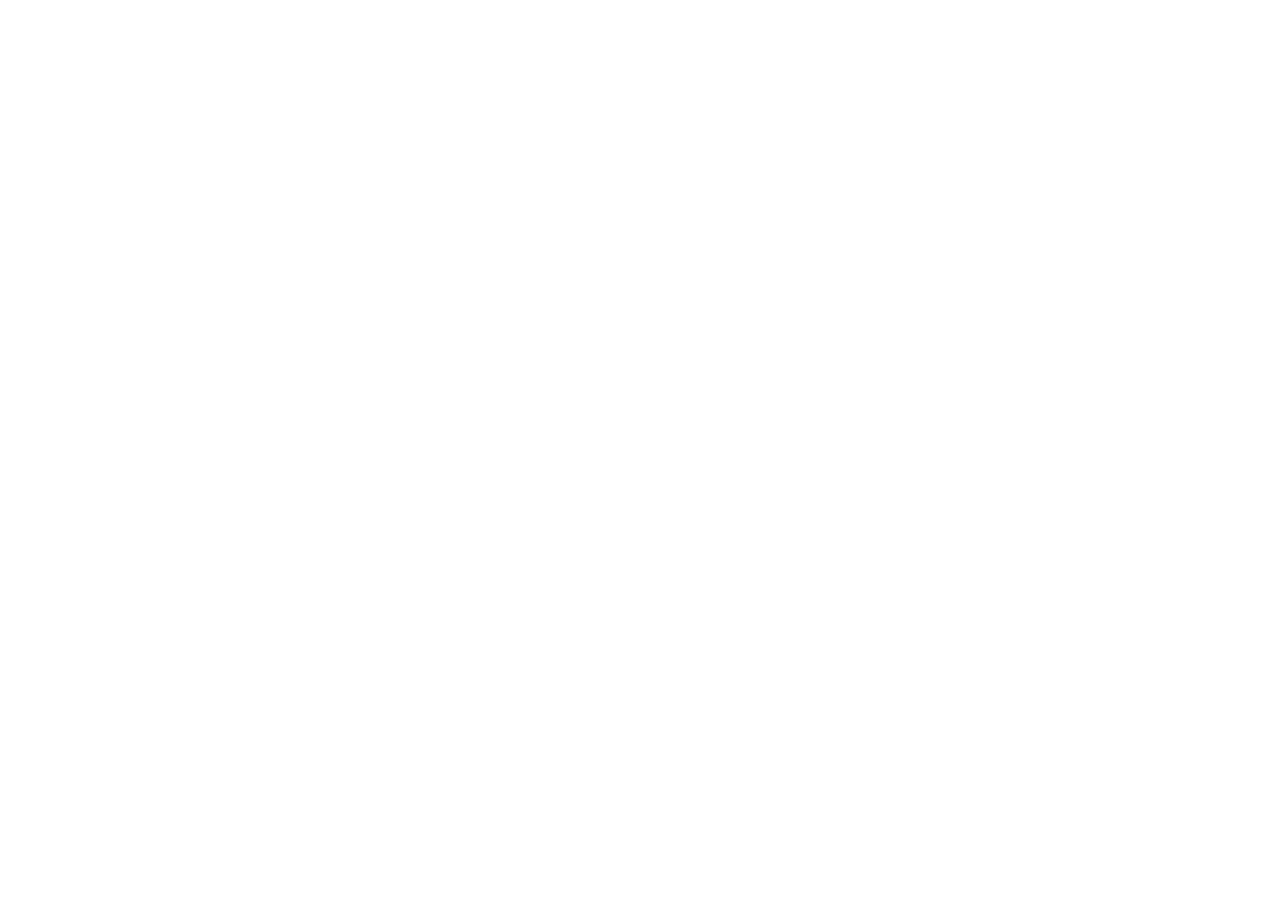
==== index.html @ 3eba4384 "first commit" ====
<!DOCTYPE html>
<html lang="en">
<head>
    <meta charset="UTF-8">
    <meta http-equiv="X-UA-Compatible" content="IE=edge">
    <meta name="viewport" content="width=device-width, initial-scale=1.0">
    <title>Landing page</title>
</head>
<body>
    
</body>
</html>
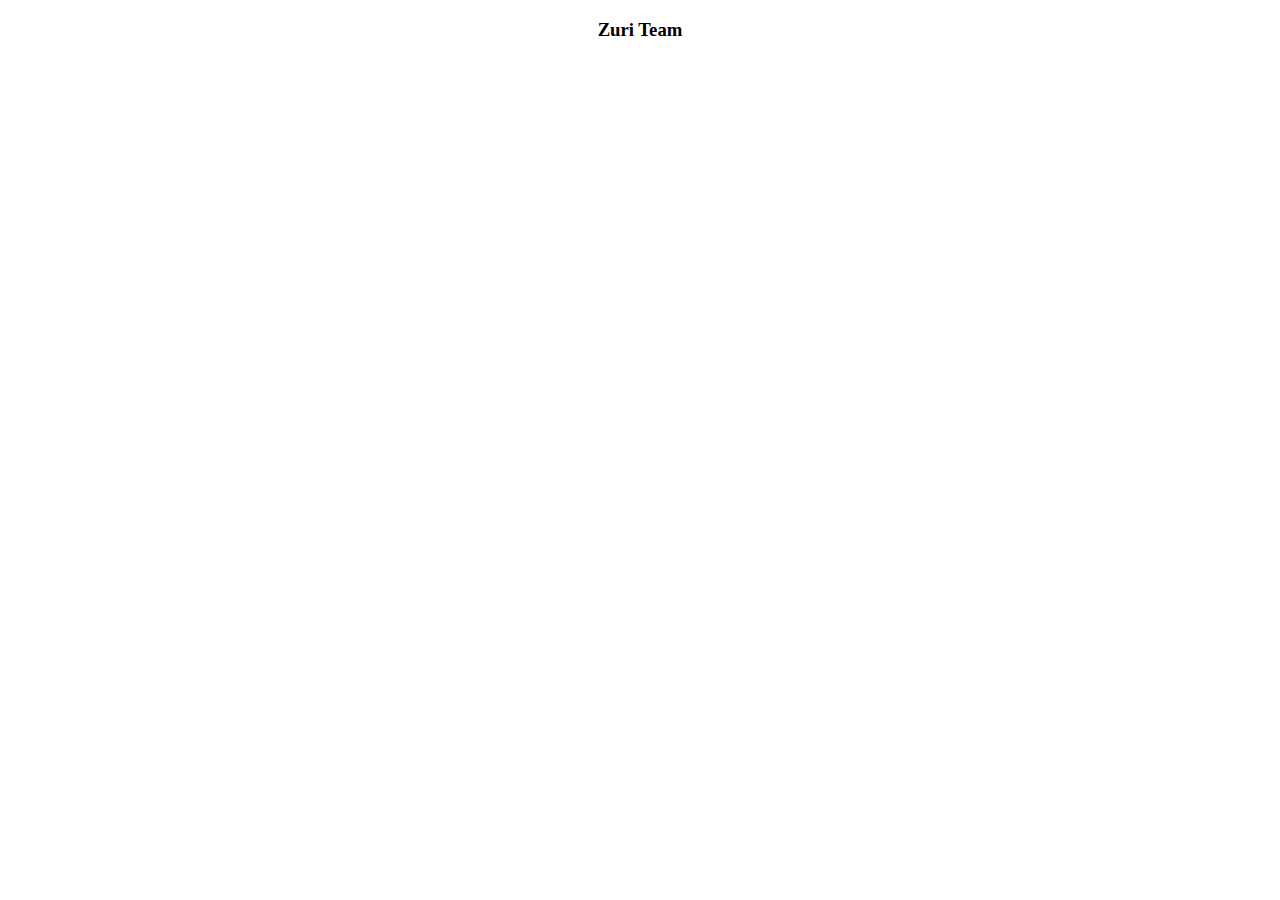
==== commit 834d0388: "changes" ====
--- a/index.html
+++ b/index.html
@@ -5,8 +5,11 @@
     <meta http-equiv="X-UA-Compatible" content="IE=edge">
     <meta name="viewport" content="width=device-width, initial-scale=1.0">
     <title>Landing page</title>
+    <link rel="stylesheet" href="style.css">
 </head>
 <body>
-    
+    <header>
+        <h3>Zuri Team</h3>
+    </header>
 </body>
 </html>--- a/style.css
+++ b/style.css
@@ -0,0 +1,3 @@
+header{
+    text-align: center;
+}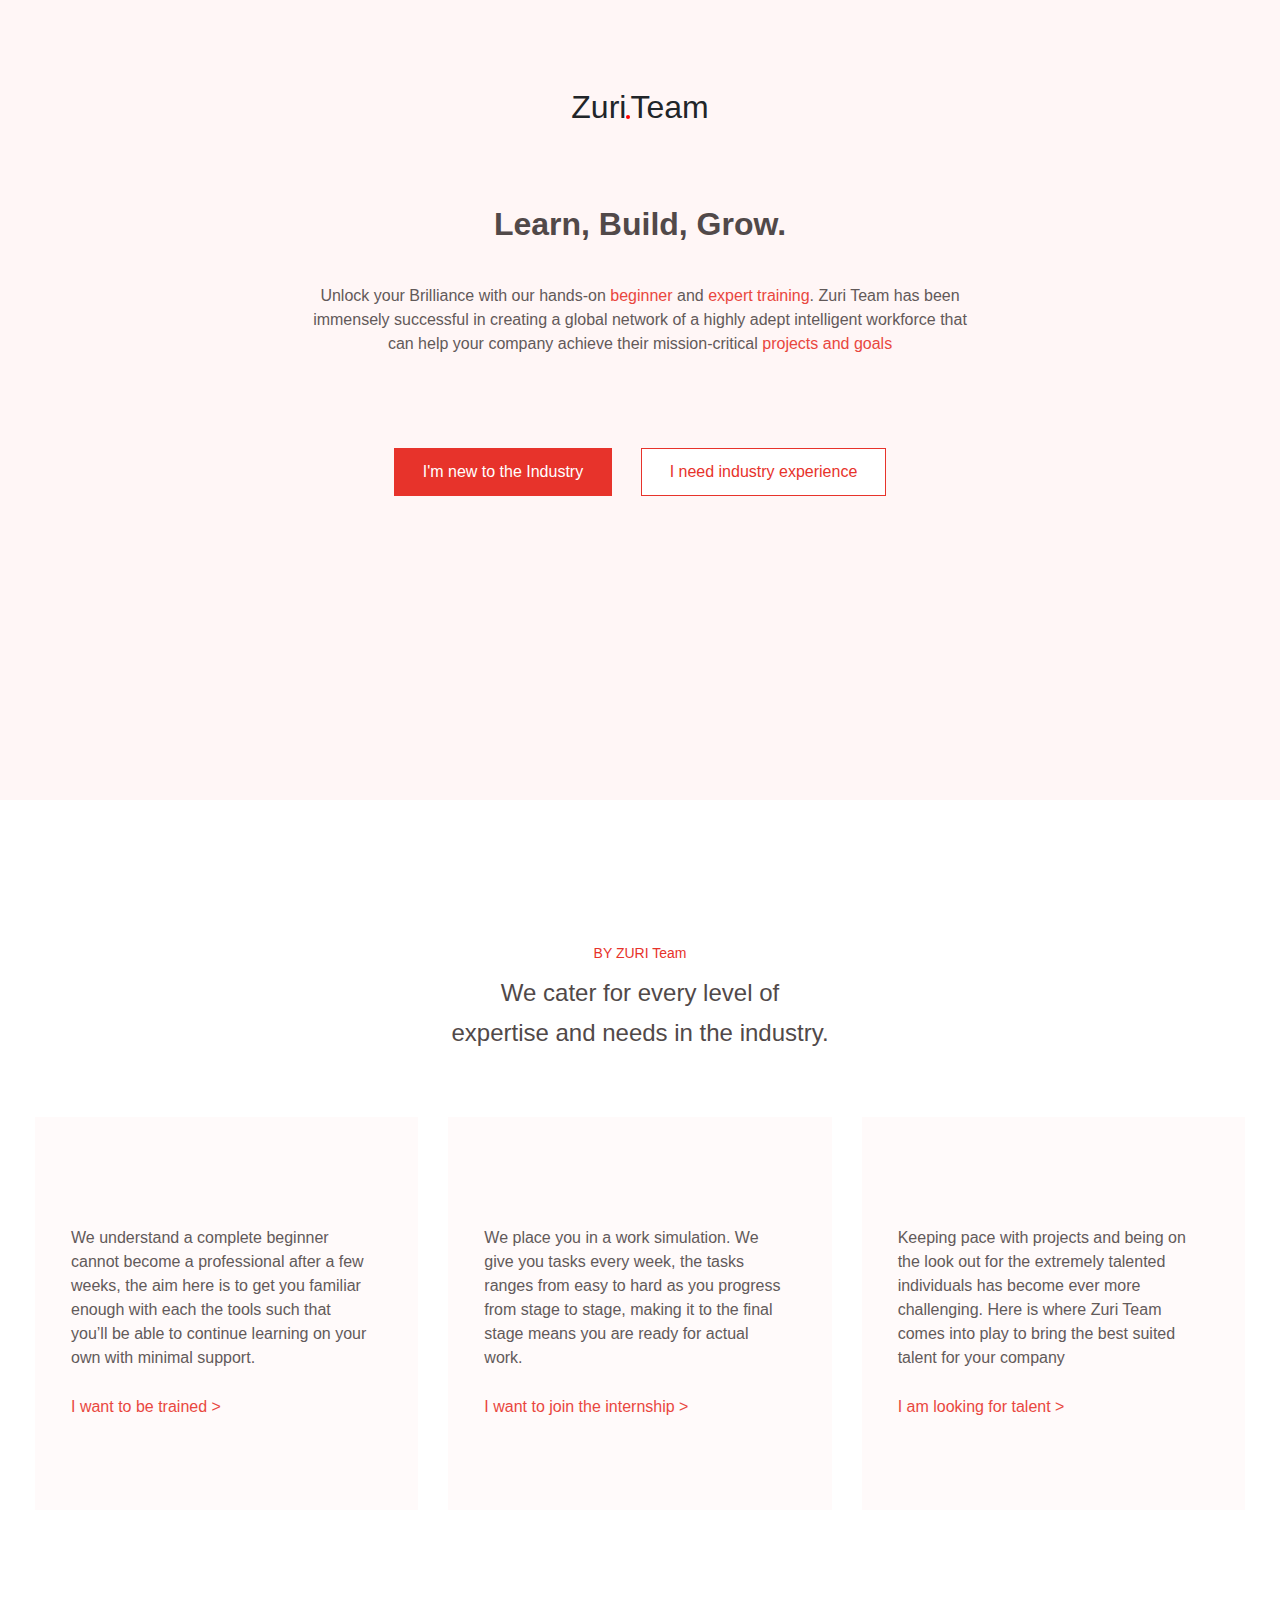
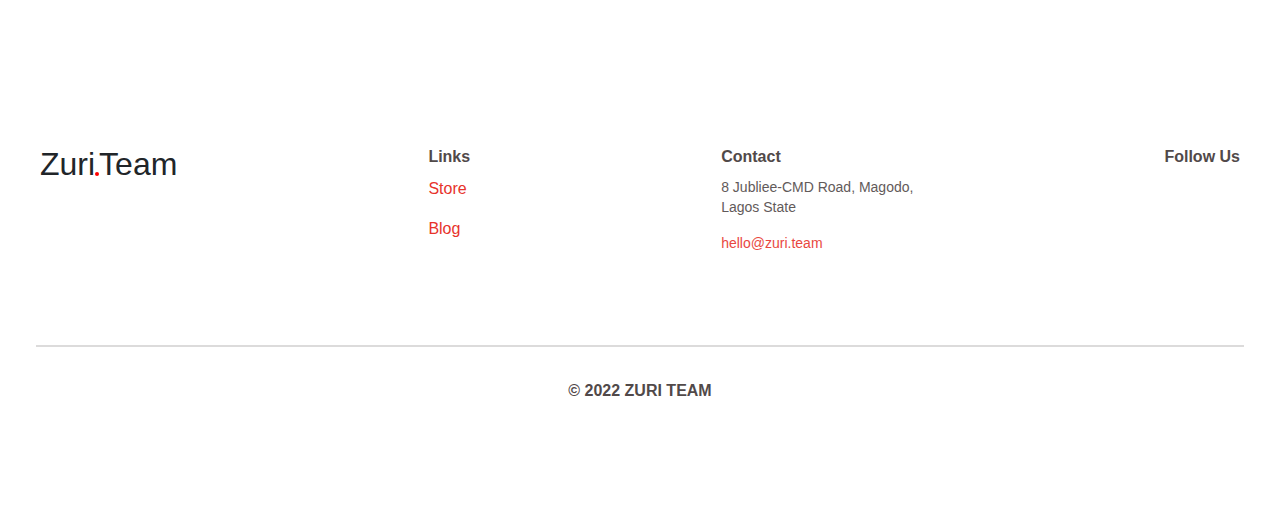
==== commit c0606ca8: "work" ====
--- a/index.html
+++ b/index.html
@@ -6,10 +6,135 @@
     <meta name="viewport" content="width=device-width, initial-scale=1.0">
     <title>Landing page</title>
     <link rel="stylesheet" href="style.css">
+    <link href="https://stackpath.bootstrapcdn.com/bootstrap/4.5.0/css/bootstrap.min.css" rel="stylesheet">
+    <link href="img/1614476081317.jpeg" rel="icon" sizes="16x16 32x32" type="image/png">
 </head>
+
 <body>
-    <header>
-        <h3>Zuri Team</h3>
-    </header>
+    <section class="hero-container">
+        <img src="djjdj" alt="">
+        <h2 style="text-align:center;margin-bottom: 2em;margin-top: 2em;">Zuri<span id="sp1"></span>Team</h2>
+        <div class="hero">
+            <h2>Learn, Build, Grow.</h2>
+            <p>Unlock your Brilliance with our hands-on <a href="#">beginner</a> and <a href="#">expert training</a>. Zuri Team has been immensely successful in creating a global network of a highly adept intelligent workforce that can help your company
+                achieve their mission-critical <a href="#">projects and goals</a></p>
+            <div class="btn-div">
+                <a href="#">
+                    <button class=" my-btn btn-red">I'm new to the Industry</button>
+                </a>
+                <br class="d-block d-md-none">
+                <a href="#">
+                    <button class=" my-btn btn-red-outline">I need industry experience</button>
+                </a>
+            </div>
+        </div>
+
+    </section>
+
+    <section class="programs">
+
+        <div class="container-fluid program-content text-center">
+            <h3 class="heading">BY ZURI Team</h3>
+            <p class="slogan">We cater for every level of <br> expertise and needs in the industry.</p>
+
+            <div class="container-fluid my-container">
+                <div class="row">
+                    <div class="col-lg-4 program-card-zed text-center">
+                        <div class="program-card text-left mx-auto m-4 m-lg-0">
+                            <img alt="" class="card-bg-svg-1 d-none d-xl-block"
+                                src="">
+                            <div class="zed-content">
+                                <img alt="" src="img/zur.svg">
+                                <p>We understand a complete beginner cannot become a professional after a few weeks, the aim here is to get you familiar enough with each the tools such that you’ll be able to continue learning on your own with minimal support.</p>
+                                <h3><a href="#">I want to be trained ></a></h3>
+                            </div>
+
+                        </div>
+                    </div>
+
+                    <div class="col-lg-4 text-center">
+                        <div class="program-card text-left mx-auto m-4 m-lg-0">
+                            <img alt="" src="img/zur.svg">
+                            <p>We place you in a work simulation. We give you tasks every week, the tasks ranges from easy to hard as you progress from stage to stage, making it to the final stage means you are ready for actual work.  </p>
+                            <h3><a href="#">I want to join the internship ></a></h3>
+                        </div>
+                    </div>
+
+                    <div class="col-lg-4 program-card-zed">
+                        <div class="program-card text-left mx-auto m-4 m-lg-0">
+                            <img alt="" class="card-bg-svg-2 d-none d-xl-block"
+                                src="">
+                            <div class="zed">
+                                <img alt="" src="img/zur.svg">
+                                <p>Keeping pace
+                                    with projects and being on the look out for the extremely talented
+                                    individuals has become ever more challenging. Here is where Zuri
+                                    Team comes into play to bring the best suited talent for your
+                                    company</p>
+                                <h3><a href="#">I am looking for talent ></a></h3>
+                            </div>
+                        </div>
+                    </div>
+                </div>
+            </div>
+
+        </div>
+
+    </section>
+
+
+    <footer class="footer my-container mx-auto">
+
+        <div class="footer-flex-container text-center text-md-left">
+            <div class="flex-1">
+                <h2>Zuri<span id="sp1"></span>Team</h2>
+            </div>
+
+      
+            <div class="flex-3">
+                <h3>Links</h3>              
+                <a href="#">
+                    <p>Store</p>
+                </a>
+                <a href="#">
+                    <p>Blog</p>
+                </a>
+            </div>
+
+            <div class="flex-4 address">
+                <h3>Contact</h3>
+                <p>8 Jubliee-CMD Road, Magodo, <br />Lagos State</p>
+                <p>
+                    <a href="">
+                        hello@zuri.team
+                    </a>
+                </p>
+            </div>
+
+            <div class="flex-5">
+                <h3>Follow Us</h3>
+                <div class="contact-icons">
+                    <a  href="#"> <img alt="" src="img/facebook-social-media-icon-design-template-vector-png_126986.jpg"> </a>
+                    <a  href="#"> <img alt="" src="img/social-media-twitter-logo-blue-isolated-free-vector.jpg"> </a>
+                    <a  href="#"> <img alt="" src="img/Instagram-Logo.wine.png"> </a>
+                    <a href="#"> <img alt="" src="img/linkdin.png"> </a>
+                </div>
+            </div>
+        </div>
+
+        <div>
+            <hr class="m-3 md-0">
+        </div>
+
+        <div class="mx-auto text-center copyright">
+            <p> &#169 2022 ZURI TEAM </p>
+        </div>
+
+    </footer>
+
+</body>
+
+</html>
+
 </body>
 </html>--- a/style.css
+++ b/style.css
@@ -1,3 +1,309 @@
-header{
+
+
+
+@font-face {
+    font-family: Averta;
+    src: url(https://res.cloudinary.com/dafsch2zs/raw/upload/v1596618987/Zuri%20Landing/AvertaDemoPECuttedDemo-Regular_dghpn7.otf);
+}
+
+* {
+    box-sizing: border-box;
+    font-family: Averta, sans-serif;
+    /*overflow: hidden;*/
+}
+
+#sp1{
+    color: #eb5850;
+    border-left: 4px solid red;
+    font-size: 3px;
+    border-radius: 1em;
+}
+
+.hero p a,.flex-3 a,.flex-4 a{
+    color: #E7332B;
+    text-decoration: none;
+}
+
+a:hover,.flex-3 a:hover,.flex-4 a:hover{
+    text-decoration: none;
+    color: #eb5850;
+}
+
+.container-fluid {
+    max-width: 1440px !important;
+}
+
+.my-container {
+    max-width: 1240px !important;
+}
+
+.center-image {
+    margin: auto;
+    display: flex;
+    padding-top: 69px;
+    margin-bottom: 69px;
+}
+
+.center-image img {
+    margin: auto;
+}
+
+/* .logo-img {
+    margin-top: 69px;
+    margin-left: 100px;
+    margin-bottom: 143px;
+} */
+
+.hero-container {
+    height: 800px;
+    background-color: rgb(254, 212, 212,0.2);
+}
+
+.hero {
+    padding: 10px;
+    max-width: 700px;
+    margin: 0 auto;
     text-align: center;
-}+}
+
+.hero h2 {
+    font-size: 32px;
+    line-height: 48px;
+    text-align: center;
+    font-weight: 800;
+    color: #514949;
+    margin-bottom: 36px;
+}
+
+.hero p {
+    font-size: 16px;
+    line-height: 24px;
+    color: #514949;
+    opacity: 0.9;
+}
+
+.btn-div {
+    margin-top: 92px;
+}
+
+.my-btn {
+    padding: 11px 28px;
+    border: 1px solid #E7332B;
+}
+
+.btn-red {
+    background-color: #E7332B;
+    color: #fff;
+    margin-right: 24px;
+}
+
+.btn-red:hover {
+    background-color: #fff;
+    color: #E7332B;
+}
+
+.btn-red-outline {
+    background-color: #fff;
+    color: #E7332B;
+}
+
+.btn-red-outline:hover {
+    background-color: #E7332B;
+    color: #fff;
+}
+
+section.programs {
+    background-color: #fff;
+    overflow: hidden;
+}
+
+.program-content {
+    padding-top: 0 !important;
+}
+
+.program-content .heading {
+    font-size: 14px;
+    line-height: 24px;
+    color: #E7332B;
+    margin-top: 141px;
+}
+
+.program-content p.slogan {
+    font-size: 24px;
+    line-height: 40px;
+    text-align: center;
+    color: #514949;
+    margin-top: 8px;
+    margin-bottom: 64px;
+
+}
+
+.container-fluid {
+    margin: 0 auto;
+    /*max-width: 1240px;*/
+    text-align: center;
+    /*border: 1px solid red;*/
+}
+
+.program-card {
+    /*height: 511px;*/
+    width: 100%;
+    /*border: 1px solid red;*/
+    background-color: #FFFAFA;
+    padding: 61px 47px 82px 36px;
+    text-align: justify-all;
+}
+
+.program-card-zed {
+    position: relative;
+    z-index: 1;
+}
+
+img.card-bg-svg-1 {
+    width: 100%;
+    position: absolute;
+    left: -120px;
+    top: -75px;
+    z-index: -1;
+}
+
+img.card-bg-svg-2 {
+    width: 90%;
+    position: absolute;
+    right: -120px;
+    top: -75px;
+    z-index: -1;
+}
+
+.program-card img {
+    margin-bottom: 48px;
+}
+
+.program-card p {
+    font-size: 16px;
+    line-height: 24px;
+    color: #514949;
+    opacity: 0.9;
+}
+
+.program-card h3 a {
+    font-size: 16px;
+    line-height: 24px;
+    color: #E7332B;
+    opacity: 0.9;
+}
+
+.footer {
+    margin-top: 215px;
+}
+
+.footer-flex-container {
+    display: flex;
+    justify-content: space-between;
+    flex-wrap: wrap;
+    margin-bottom: 56px;
+    padding: 20px;
+}
+
+.footer h3 {
+    font-size: 16px;
+    font-weight: bold;
+    line-height: 24px;
+    color: #514949;
+}
+
+.quick-links {
+    list-style: none;
+    margin: 0;
+    padding: 0;
+}
+
+.quick-links a {
+    text-decoration: none;
+    font-size: 14px;
+    line-height: 20px;
+    color: #514949;
+    opacity: 0.9;
+}
+
+.contact p,
+.address p {
+    font-size: 14px;
+    line-height: 20px;
+    color: #514949;
+    opacity: 0.9;
+}
+
+.contact-icons img {
+    width: 32px !important;
+    margin-right: 5px;
+}
+
+
+footer hr {
+    opacity: 0.2;
+    border: 0.7px solid #514949;
+}
+
+.copyright p {
+    font-size: 16px;
+    line-height: 24px;
+    font-weight: bold;
+    margin-top: 32px;
+    color: #514949;
+    padding-bottom: 97px;
+}
+
+@media (max-width: 768px) {
+
+    .hero-container {
+        height: auto;
+    }
+
+    img.logo-img {
+        display: block;
+        padding-top: 50px;
+        margin: auto;
+        margin-bottom: 20px;
+    }
+
+    .hero h2 {
+        font-size: 28px;
+        line-height: 34px;
+        text-align: center;
+    }
+
+    .btn-div {
+        margin-bottom: 50px;
+    }
+
+
+    button.my-btn {
+        display: block;
+        margin: auto;
+        justify-content: center;
+    }
+
+    h3.heading {
+        margin-top: 60px !important;
+    }
+
+    .footer-flex-container {
+        flex-direction: column;
+        justify-content: center;
+        align-items: center;
+    }
+
+    .footer-logo {
+        width: 150px;
+        margin-bottom: 15px;
+    }
+
+    .footer-flex-container h3 {
+        font-size: 24px;
+        margin-top: 20px;
+
+    }
+
+
+}
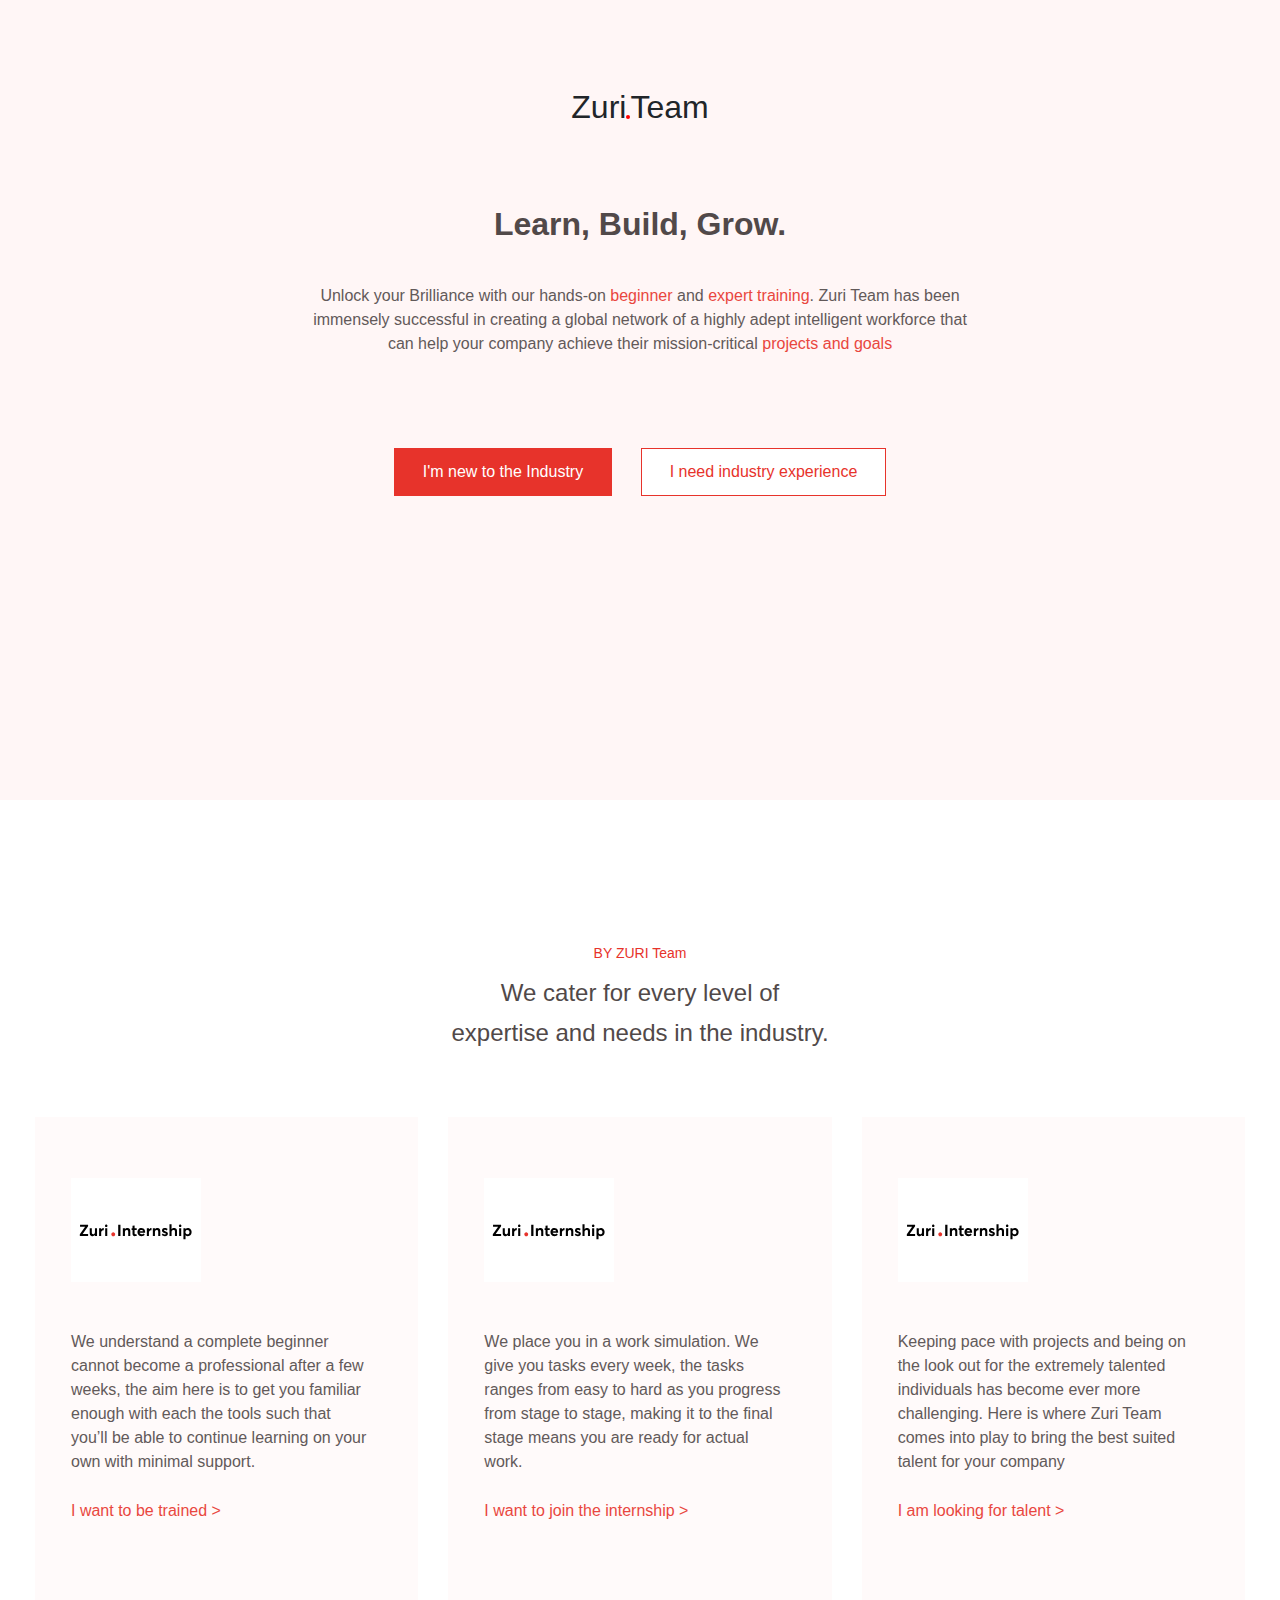
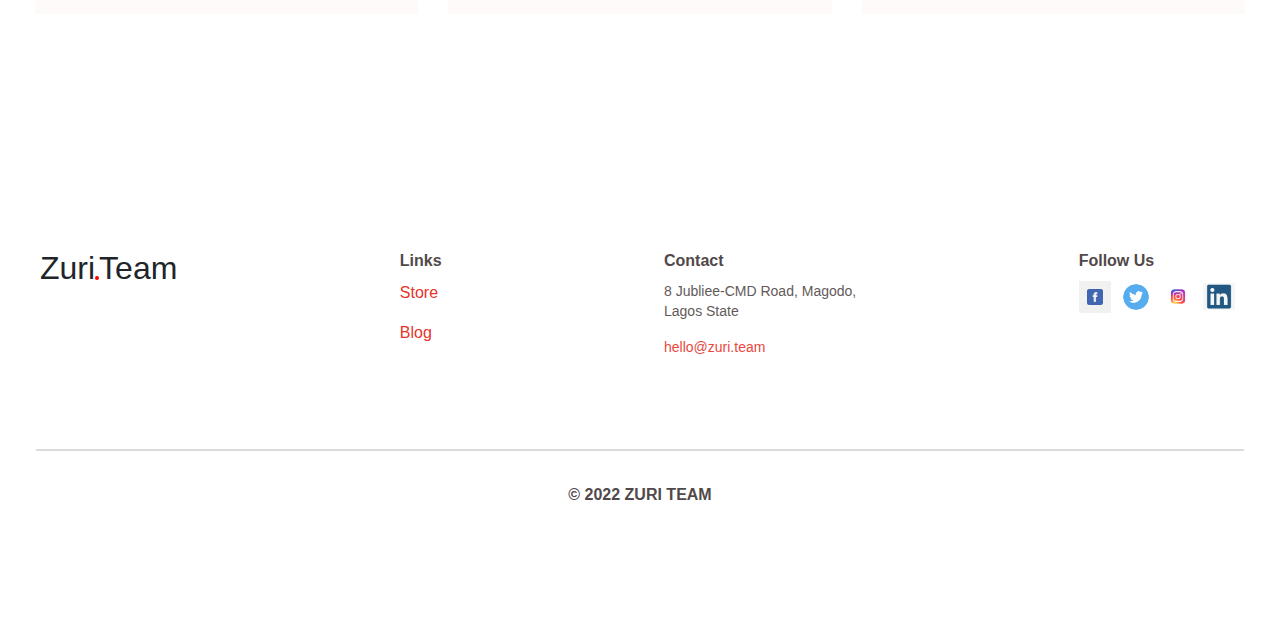
==== commit da3d6794: "workflow" ====
--- a/index.html
+++ b/index.html
@@ -19,7 +19,7 @@
             <p>Unlock your Brilliance with our hands-on <a href="#">beginner</a> and <a href="#">expert training</a>. Zuri Team has been immensely successful in creating a global network of a highly adept intelligent workforce that can help your company
                 achieve their mission-critical <a href="#">projects and goals</a></p>
             <div class="btn-div">
-                <a href="#">
+                <a href="new.html">
                     <button class=" my-btn btn-red">I'm new to the Industry</button>
                 </a>
                 <br class="d-block d-md-none">
--- a/style.css
+++ b/style.css
@@ -48,11 +48,7 @@
     margin: auto;
 }
 
-/* .logo-img {
-    margin-top: 69px;
-    margin-left: 100px;
-    margin-bottom: 143px;
-} */
+
 
 .hero-container {
     height: 800px;
